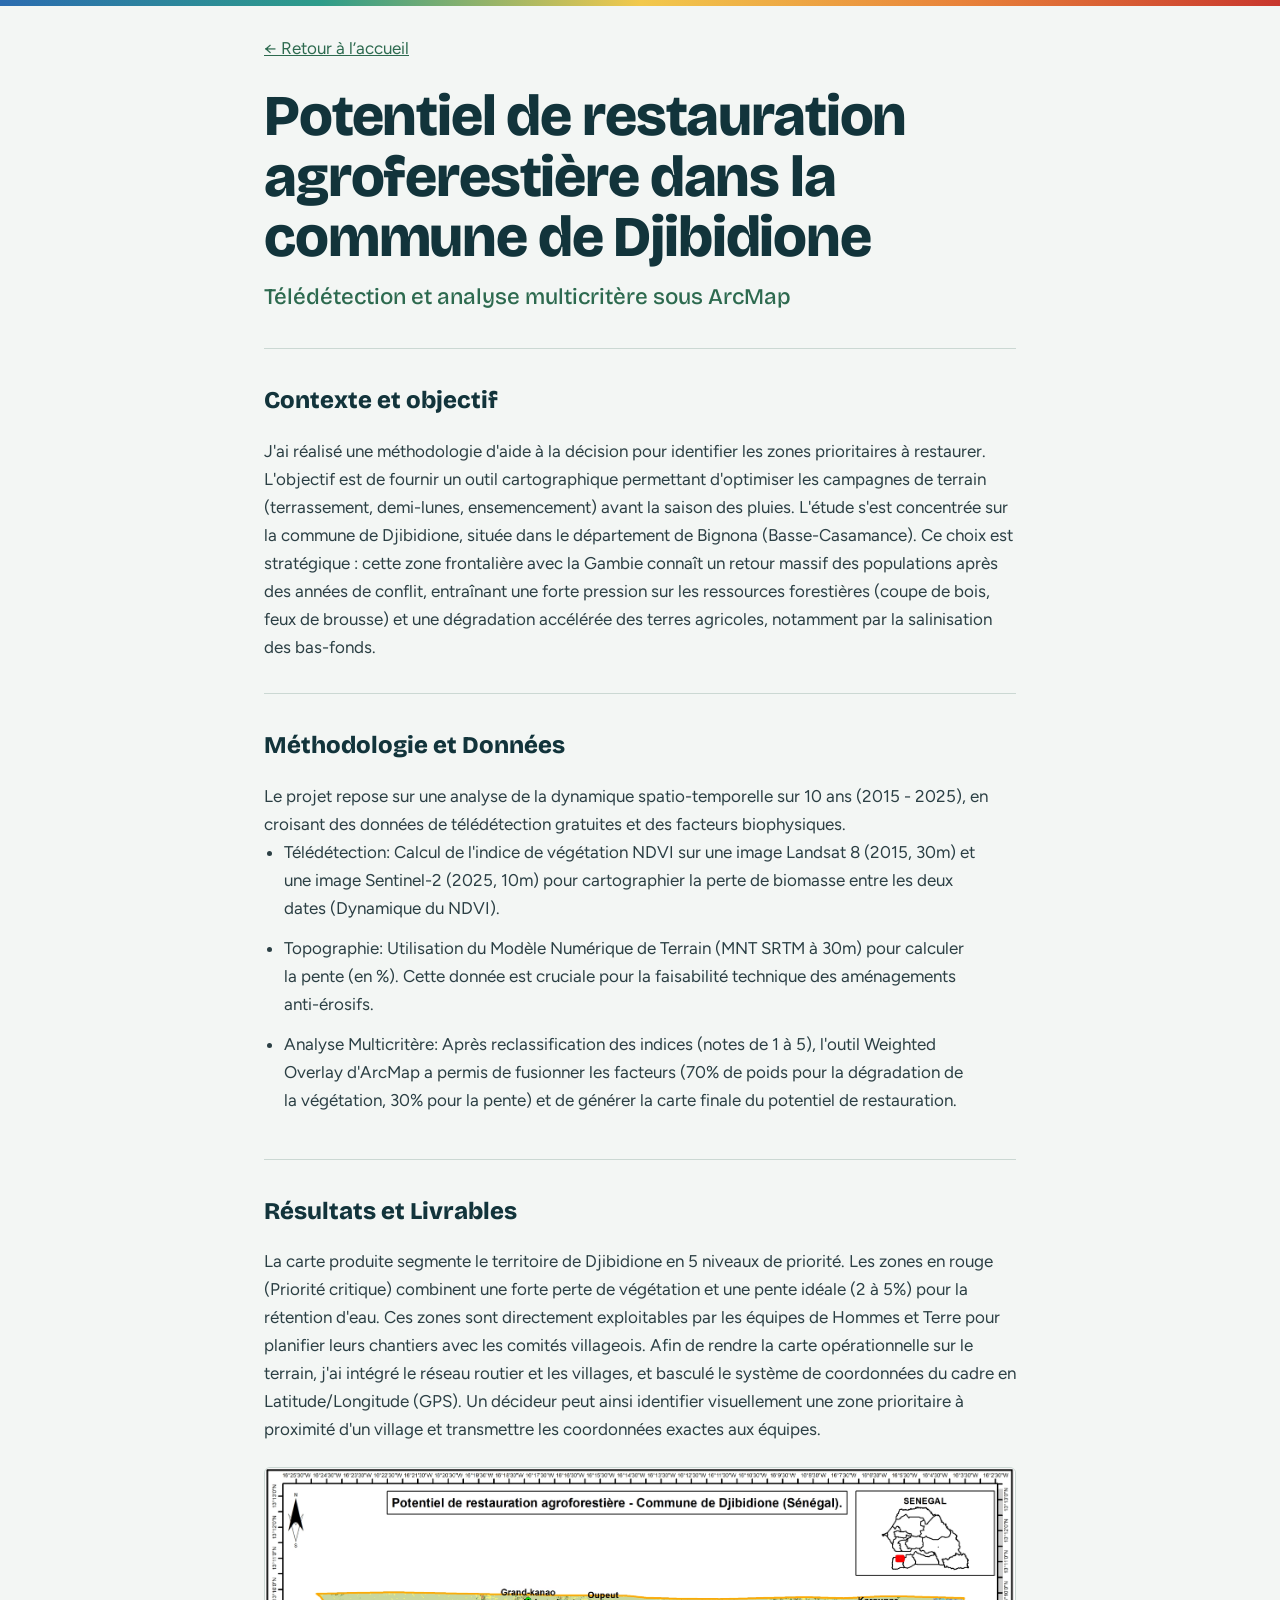
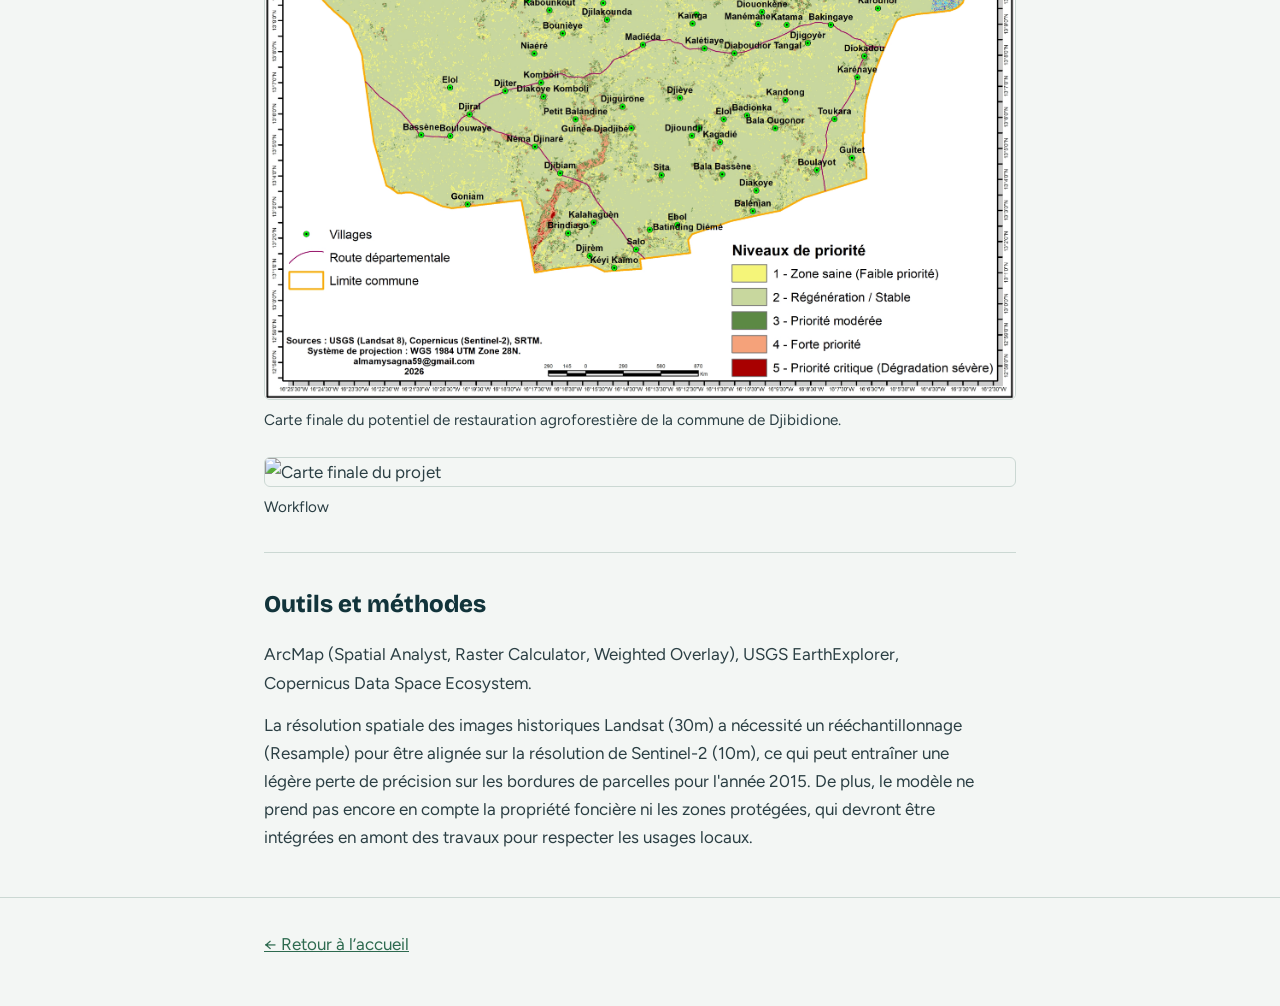
==== projet_djibidione.html @ f7828084 "Create project overview page for Djibidione agroforestry This HTML file outlines a project on agrofo" ====
<!DOCTYPE html>
<html lang="fr">
<head>
  <meta charset="UTF-8">
  <meta name="viewport" content="width=device-width, initial-scale=1">
  <title>Potentiel de restauration agroforestière - Djibidione | Almamy Sagna</title>
  <link rel="preconnect" href="https://fonts.googleapis.com">
  <link rel="preconnect" href="https://fonts.gstatic.com" crossorigin>
  <link href="https://fonts.googleapis.com/css2?family=Bricolage+Grotesque:opsz,wght@12..96,500;12..96,800&family=Figtree:wght@400;600&display=swap" rel="stylesheet">
  <style>
    :root {
      --fond: #F3F6F4;
      --encre: #12343B;
      --texte: #2B3F44;
      --mangrove: #2D6A4F;
      --chaleur: #C8372D;
      --filet: #CBD8D3;
      --titre: "Bricolage Grotesque", "Trebuchet MS", sans-serif;
      --corps: "Figtree", "Segoe UI", Arial, sans-serif;
    }
    * { box-sizing: border-box; }
    body {
      margin: 0;
      background: var(--fond);
      color: var(--texte);
      font-family: var(--corps);
      font-size: 1.0625rem;
      line-height: 1.65;
    }
    body::before {
      content: "";
      display: block;
      height: 6px;
      background: linear-gradient(90deg, #2B6CB0, #2D9C8A, #F2C94C, #E8833A, #C8372D);
    }
    a { color: var(--mangrove); }
    a:focus-visible { outline: 3px solid var(--chaleur); outline-offset: 3px; }
    .conteneur { max-width: 800px; margin: 0 auto; padding: 0 24px; }
    .retour { display: inline-block; margin: 28px 0 0; }
    h1 {
      font-family: var(--titre);
      font-weight: 800;
      font-size: clamp(2.2rem, 6vw, 3.6rem);
      line-height: 1.05;
      letter-spacing: -0.02em;
      color: var(--encre);
      margin: 24px 0 12px;
    }
    .sous-titre {
      font-family: var(--titre);
      font-weight: 500;
      font-size: clamp(1.1rem, 2.5vw, 1.4rem);
      color: var(--mangrove);
      margin: 0 0 32px;
    }
    section { padding: 32px 0; border-top: 1px solid var(--filet); }
    h2 {
      font-family: var(--titre);
      font-weight: 800;
      font-size: 1.5rem;
      color: var(--encre);
      margin: 0 0 16px;
    }
    p { max-width: 42em; margin: 0 0 14px; }
    ul { max-width: 42em; padding-left: 1.2em; margin: 0; }
    li { margin-bottom: 12px; }
    li strong { font-family: var(--titre); font-weight: 500; color: var(--encre); }
    figure { margin: 24px 0 0; }
    figure img {
      display: block;
      max-width: 100%;
      height: auto;
      border: 1px solid var(--filet);
      border-radius: 6px;
    }
    figcaption { max-width: 42em; margin-top: 8px; font-size: 0.95rem; }
    .bouton {
      display: inline-block;
      background: var(--encre);
      color: #fff;
      padding: 12px 24px;
      border-radius: 6px;
      text-decoration: none;
      font-weight: 600;
      transition: background 0.2s;
    }
    .bouton:hover { background: var(--chaleur); }
    footer { padding: 32px 0 48px; border-top: 1px solid var(--filet); }
  </style>
</head>
<body>
  <main class="conteneur">

    <a class="retour" href="index.html">← Retour à l’accueil</a>

    <h1>Potentiel de restauration agroferestière dans la commune de Djibidione</h1>
    <p class="sous-titre">Télédétection et analyse multicritère sous ArcMap</p>

    <section>
      <h2>Contexte et objectif</h2>
      J'ai réalisé une méthodologie d'aide à la décision pour identifier les zones prioritaires à restaurer. L'objectif est de fournir un outil cartographique permettant d'optimiser les campagnes de terrain (terrassement, demi-lunes, ensemencement) avant la saison des pluies.
      L'étude s'est concentrée sur la commune de Djibidione, située dans le département de Bignona (Basse-Casamance). Ce choix est stratégique : cette zone frontalière avec la Gambie connaît un retour massif des populations après des années de conflit, entraînant une forte pression sur les ressources forestières (coupe de bois, feux de brousse) et une dégradation accélérée des terres agricoles, notamment par la salinisation des bas-fonds.
    </section>

    <section>
      <h2>Méthodologie et Données</h2>
      Le projet repose sur une analyse de la dynamique spatio-temporelle sur 10 ans (2015 - 2025), en croisant des données de télédétection gratuites et des facteurs biophysiques.
      <ul> 
       <li>Télédétection: Calcul de l'indice de végétation NDVI sur une image Landsat 8 (2015, 30m) et une image Sentinel-2 (2025, 10m) pour cartographier la perte de biomasse entre les deux dates (Dynamique du NDVI).</li> 
       <li>Topographie: Utilisation du Modèle Numérique de Terrain (MNT SRTM à 30m) pour calculer la pente (en %). Cette donnée est cruciale pour la faisabilité technique des aménagements anti-érosifs.</li> 
       <li>Analyse Multicritère: Après reclassification des indices (notes de 1 à 5), l'outil Weighted Overlay d'ArcMap a permis de fusionner les facteurs (70% de poids pour la dégradation de la végétation, 30% pour la pente) et de générer la carte finale du potentiel de restauration.</li> 
       </ul>
    </section>

    <section>
      <h2>Résultats et Livrables</h2>
      La carte produite segmente le territoire de Djibidione en 5 niveaux de priorité. Les zones en rouge (Priorité critique) combinent une forte perte de végétation et une pente idéale (2 à 5%) pour la rétention d'eau. Ces zones sont directement exploitables par les équipes de Hommes et Terre pour planifier leurs chantiers avec les comités villageois.

      Afin de rendre la carte opérationnelle sur le terrain, j'ai intégré le réseau routier et les villages, et basculé le système de coordonnées du cadre en Latitude/Longitude (GPS). Un décideur peut ainsi identifier visuellement une zone prioritaire à proximité d'un village et transmettre les coordonnées exactes aux équipes.
      
      <figure>
        <!-- Remplace "images/projet1.png" par le nom exact de ton image sur GitHub -->
        <img src="restauration_bignona.jpg" alt="Carte finale du projet" loading="lazy">
        <figcaption>Carte finale du potentiel de restauration agroforestière de la commune de Djibidione.</figcaption>
      </figure>

      <figure>
        <!-- Remplace "images/projet1.png" par le nom exact de ton image sur GitHub -->
        <img src="" alt="Carte finale du projet" loading="lazy">
        <figcaption>Workflow</figcaption>
      </figure>
      
      <!-- Optionnel : Le bouton PDF (supprime ce bloc si tu n'as pas de PDF) -->
    </section>

    <!-- Tu peux ajouter ou supprimer des sections selon tes besoins (ex: Limites, Outils) -->
    <section>
      <h2>Outils et méthodes</h2>
      <p>ArcMap (Spatial Analyst, Raster Calculator, Weighted Overlay), USGS EarthExplorer, Copernicus Data Space Ecosystem.</p>
      <p>La résolution spatiale des images historiques Landsat (30m) a nécessité un rééchantillonnage (Resample) pour être alignée sur la résolution de Sentinel-2 (10m), ce qui peut entraîner une légère perte de précision sur les bordures de parcelles pour l'année 2015.
         De plus, le modèle ne prend pas encore en compte la propriété foncière ni les zones protégées, qui devront être intégrées en amont des travaux pour respecter les usages locaux.</p>
    </section>

  </main>

  <footer>
    <div class="conteneur"><a href="index.html">← Retour à l’accueil</a></div>
  </footer>
</body>
</html>
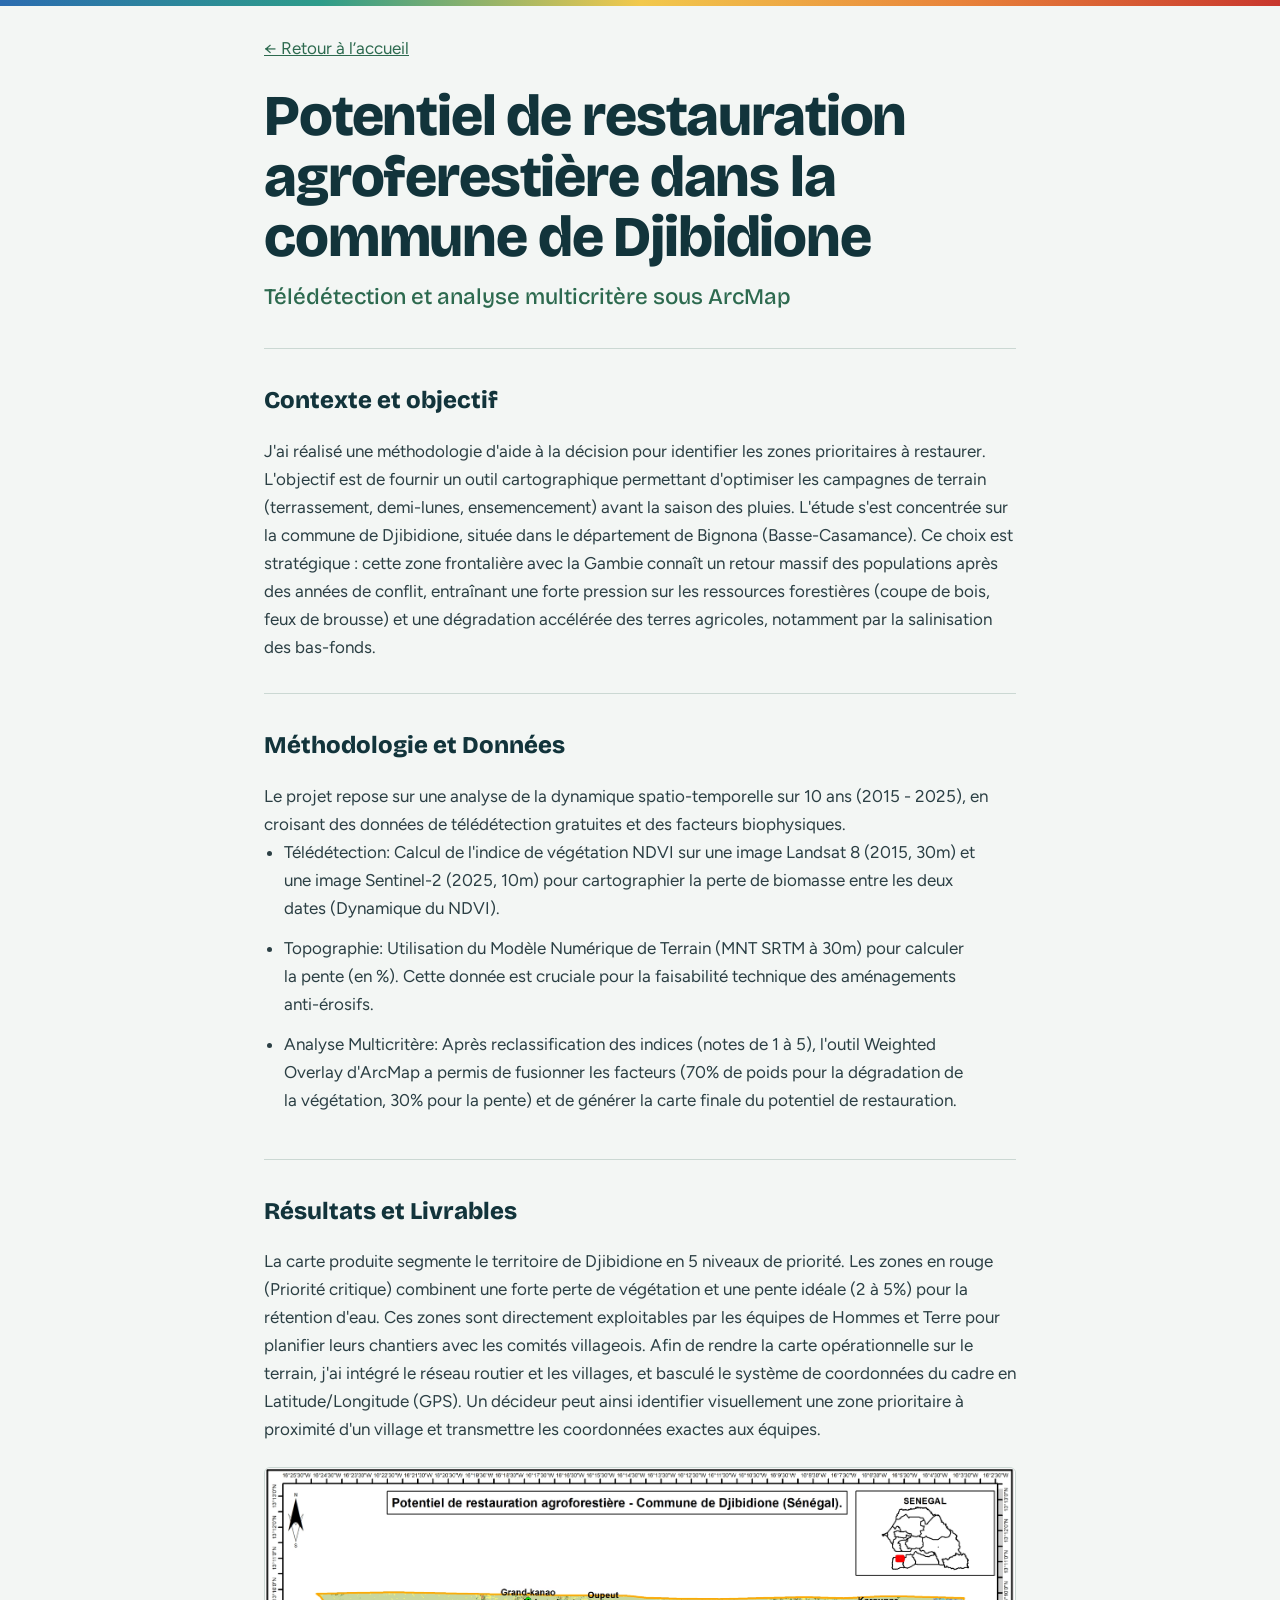
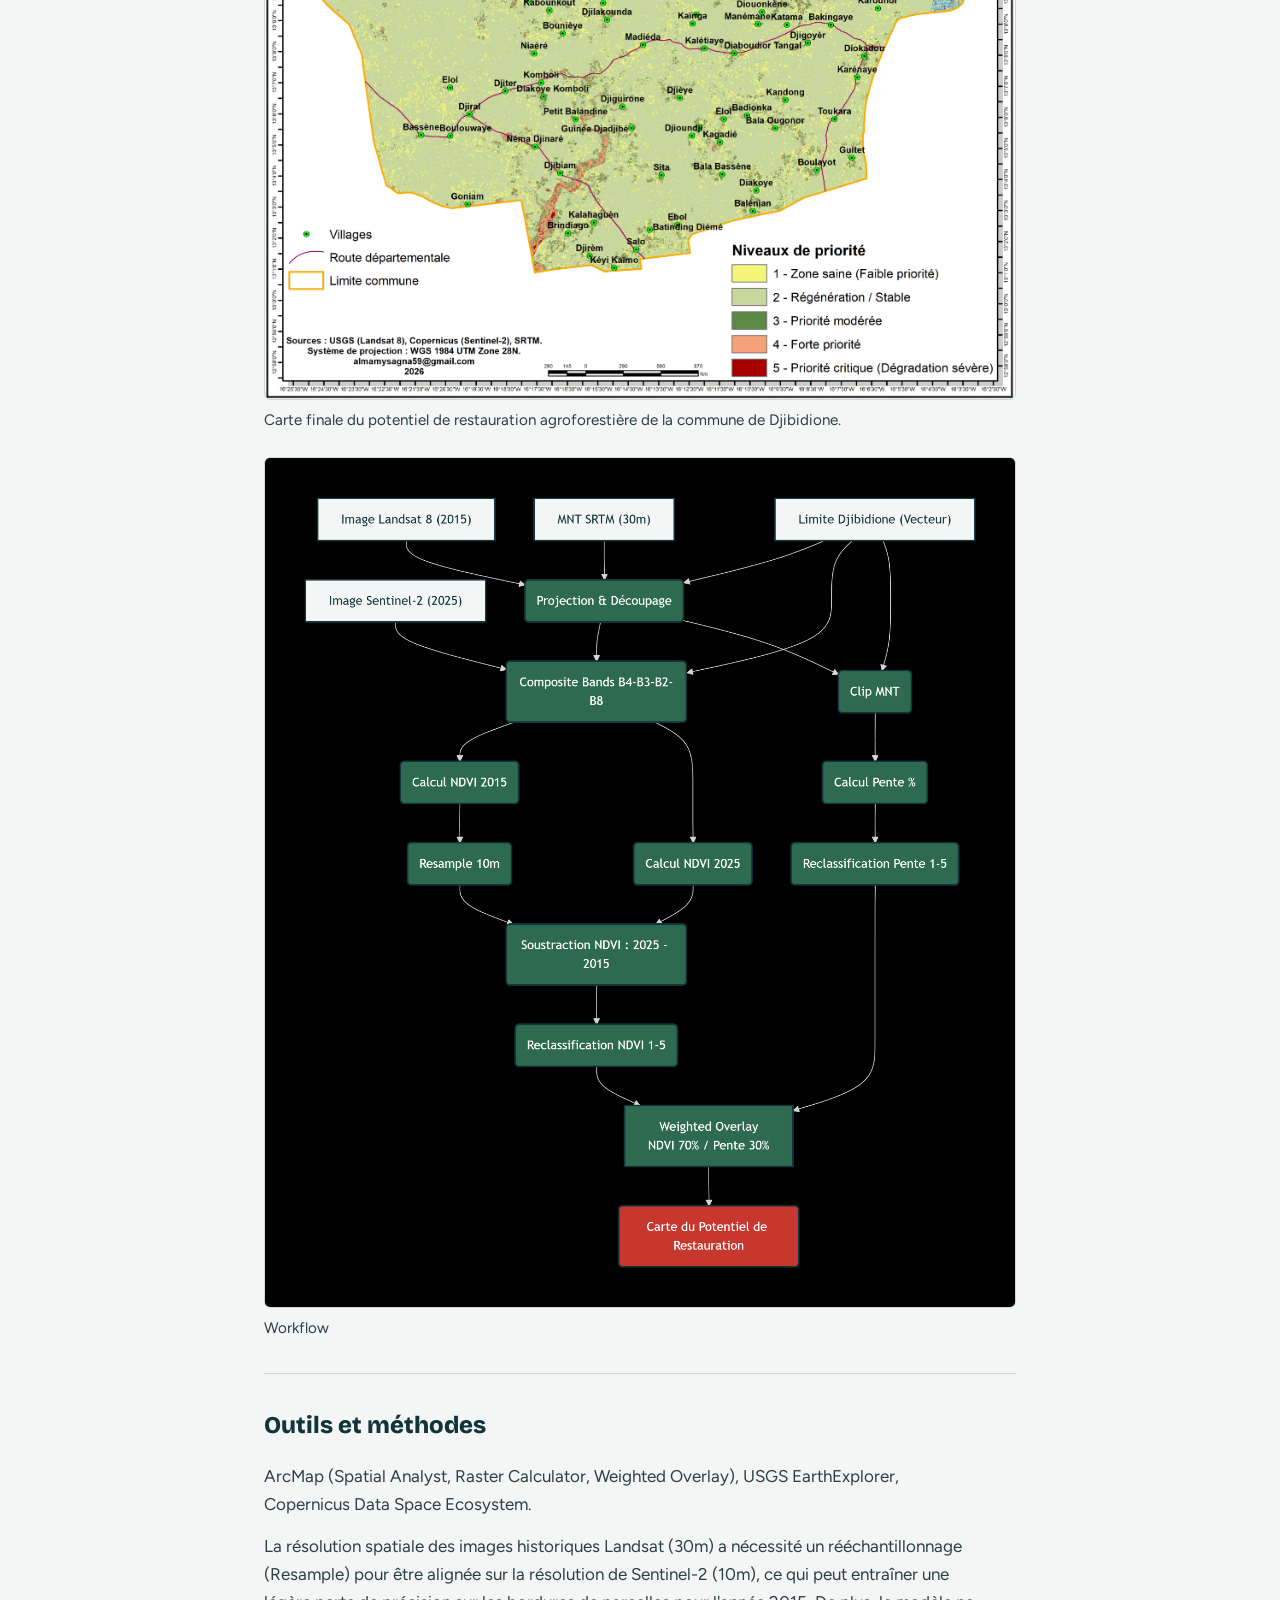
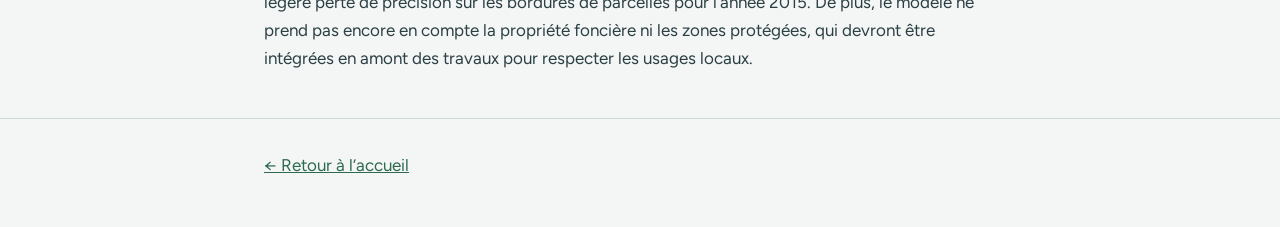
==== commit f039592c: "Update image source for project workflow" ====
--- a/projet_djibidione.html
+++ b/projet_djibidione.html
@@ -126,7 +126,7 @@
 
       <figure>
         <!-- Remplace "images/projet1.png" par le nom exact de ton image sur GitHub -->
-        <img src="" alt="Carte finale du projet" loading="lazy">
+        <img src="workflow_djibidione.png" alt="Carte finale du projet" loading="lazy">
         <figcaption>Workflow</figcaption>
       </figure>
       
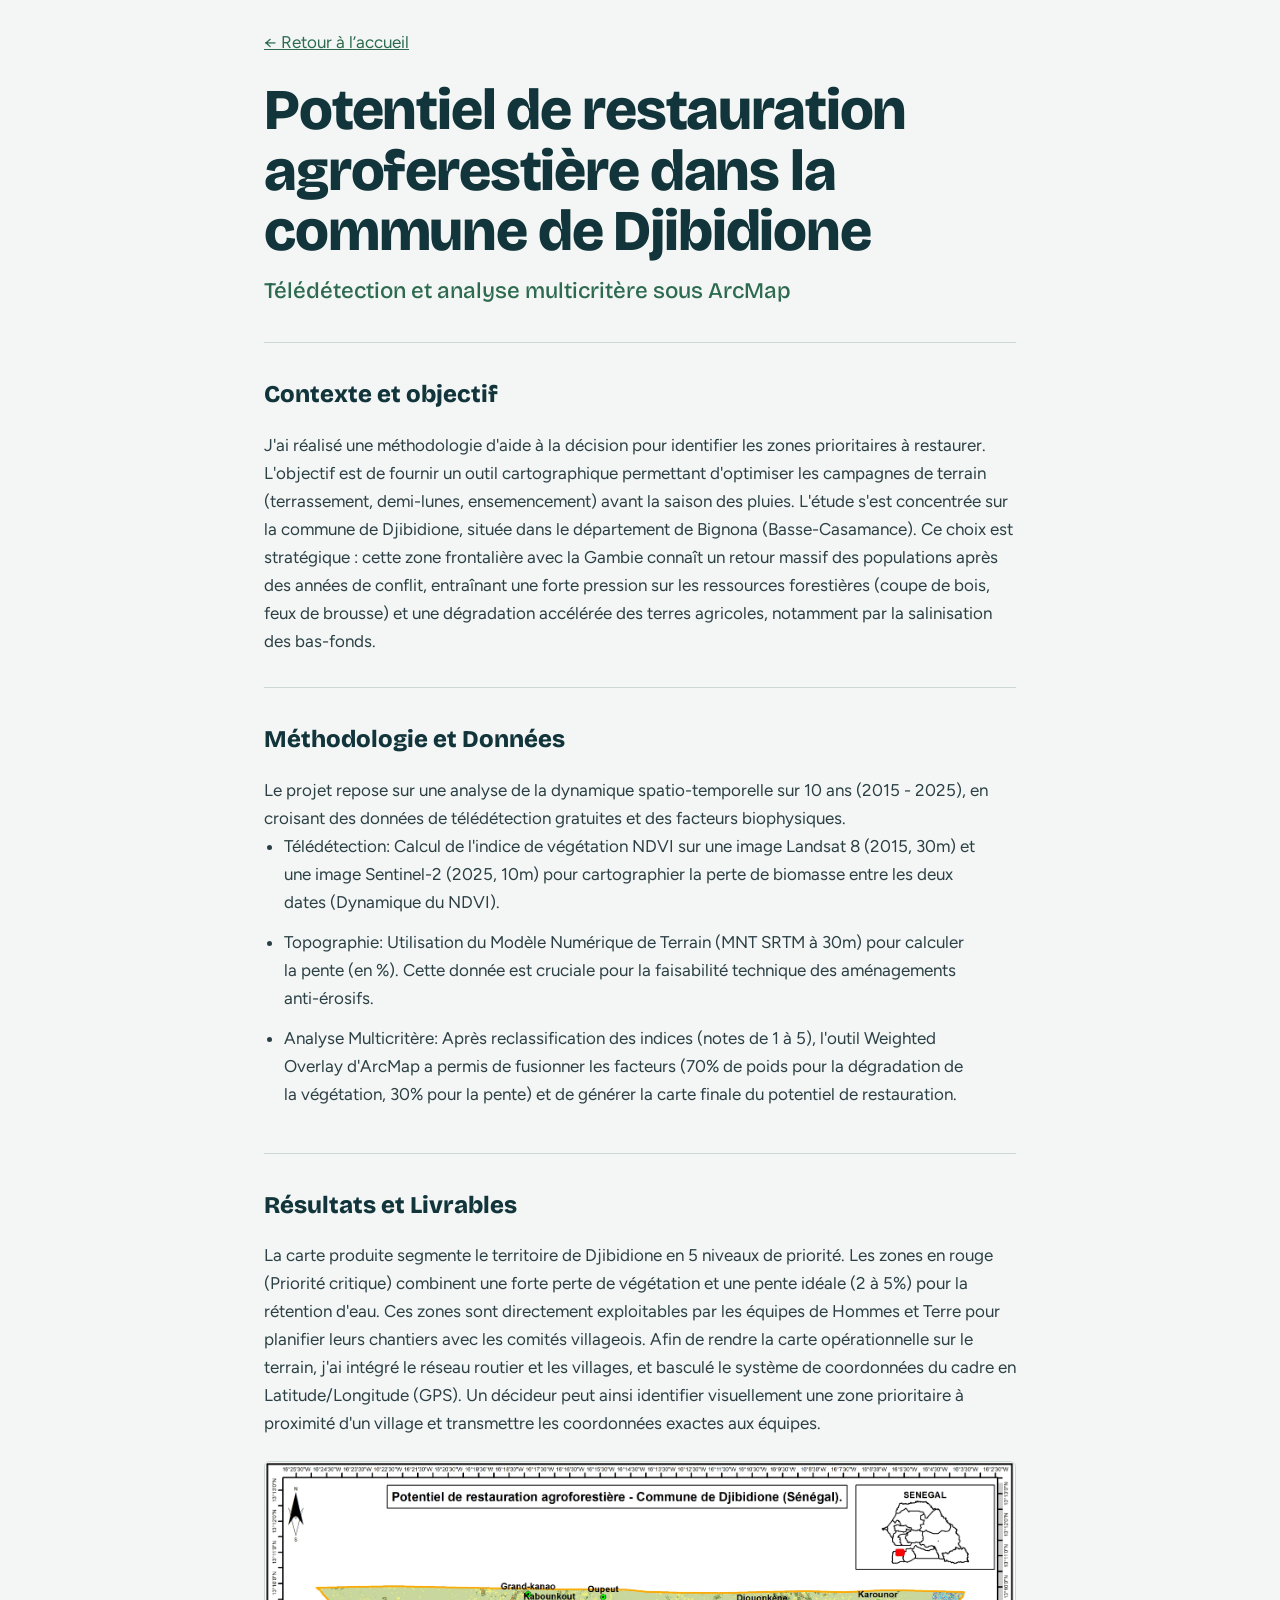
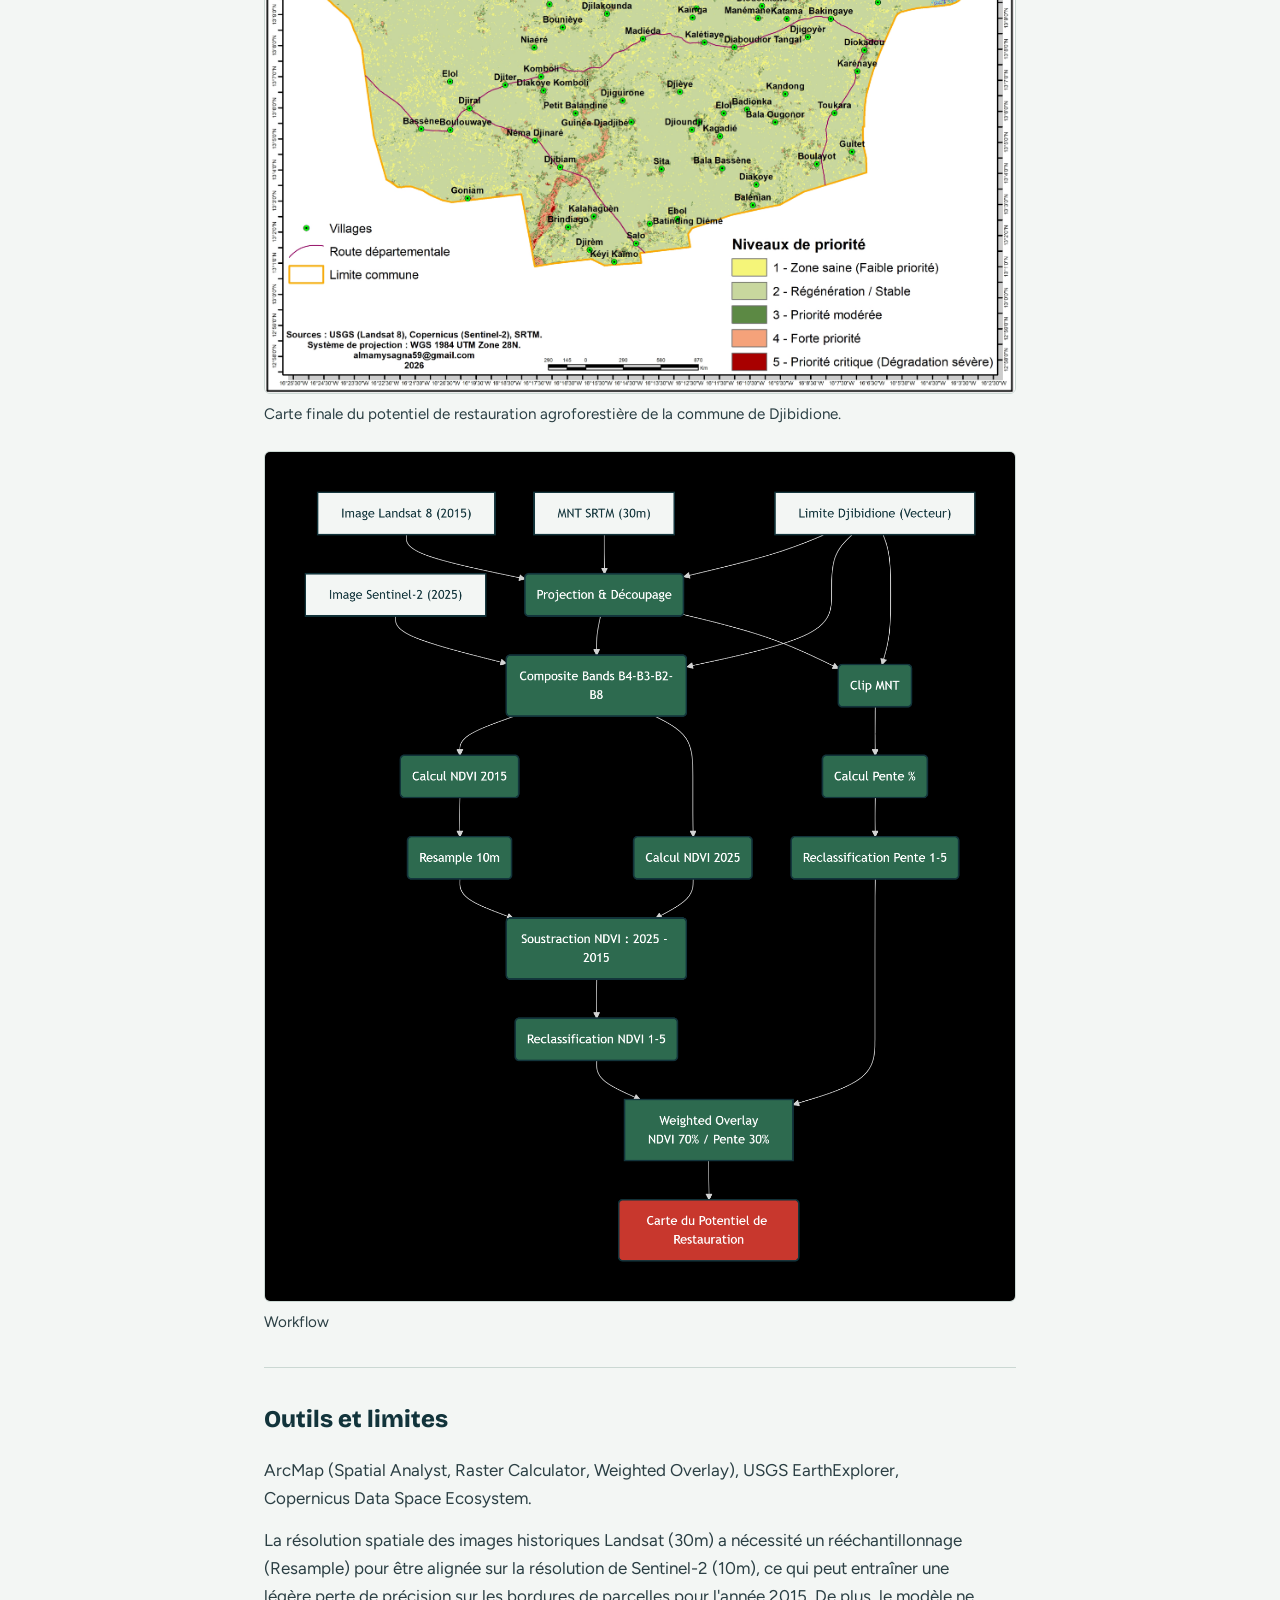
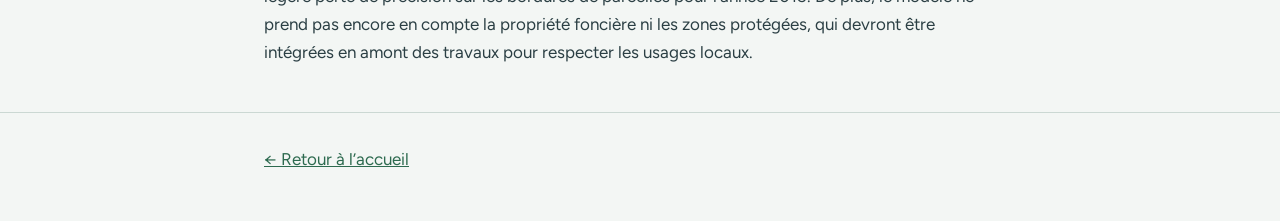
==== commit 95a63dde: "Remove body gradient and rename section heading Removed the body::before CSS rule and updated sectio" ====
--- a/projet_djibidione.html
+++ b/projet_djibidione.html
@@ -26,12 +26,6 @@
       font-family: var(--corps);
       font-size: 1.0625rem;
       line-height: 1.65;
-    }
-    body::before {
-      content: "";
-      display: block;
-      height: 6px;
-      background: linear-gradient(90deg, #2B6CB0, #2D9C8A, #F2C94C, #E8833A, #C8372D);
     }
     a { color: var(--mangrove); }
     a:focus-visible { outline: 3px solid var(--chaleur); outline-offset: 3px; }
@@ -135,7 +129,7 @@
 
     <!-- Tu peux ajouter ou supprimer des sections selon tes besoins (ex: Limites, Outils) -->
     <section>
-      <h2>Outils et méthodes</h2>
+      <h2>Outils et limites</h2>
       <p>ArcMap (Spatial Analyst, Raster Calculator, Weighted Overlay), USGS EarthExplorer, Copernicus Data Space Ecosystem.</p>
       <p>La résolution spatiale des images historiques Landsat (30m) a nécessité un rééchantillonnage (Resample) pour être alignée sur la résolution de Sentinel-2 (10m), ce qui peut entraîner une légère perte de précision sur les bordures de parcelles pour l'année 2015.
          De plus, le modèle ne prend pas encore en compte la propriété foncière ni les zones protégées, qui devront être intégrées en amont des travaux pour respecter les usages locaux.</p>
